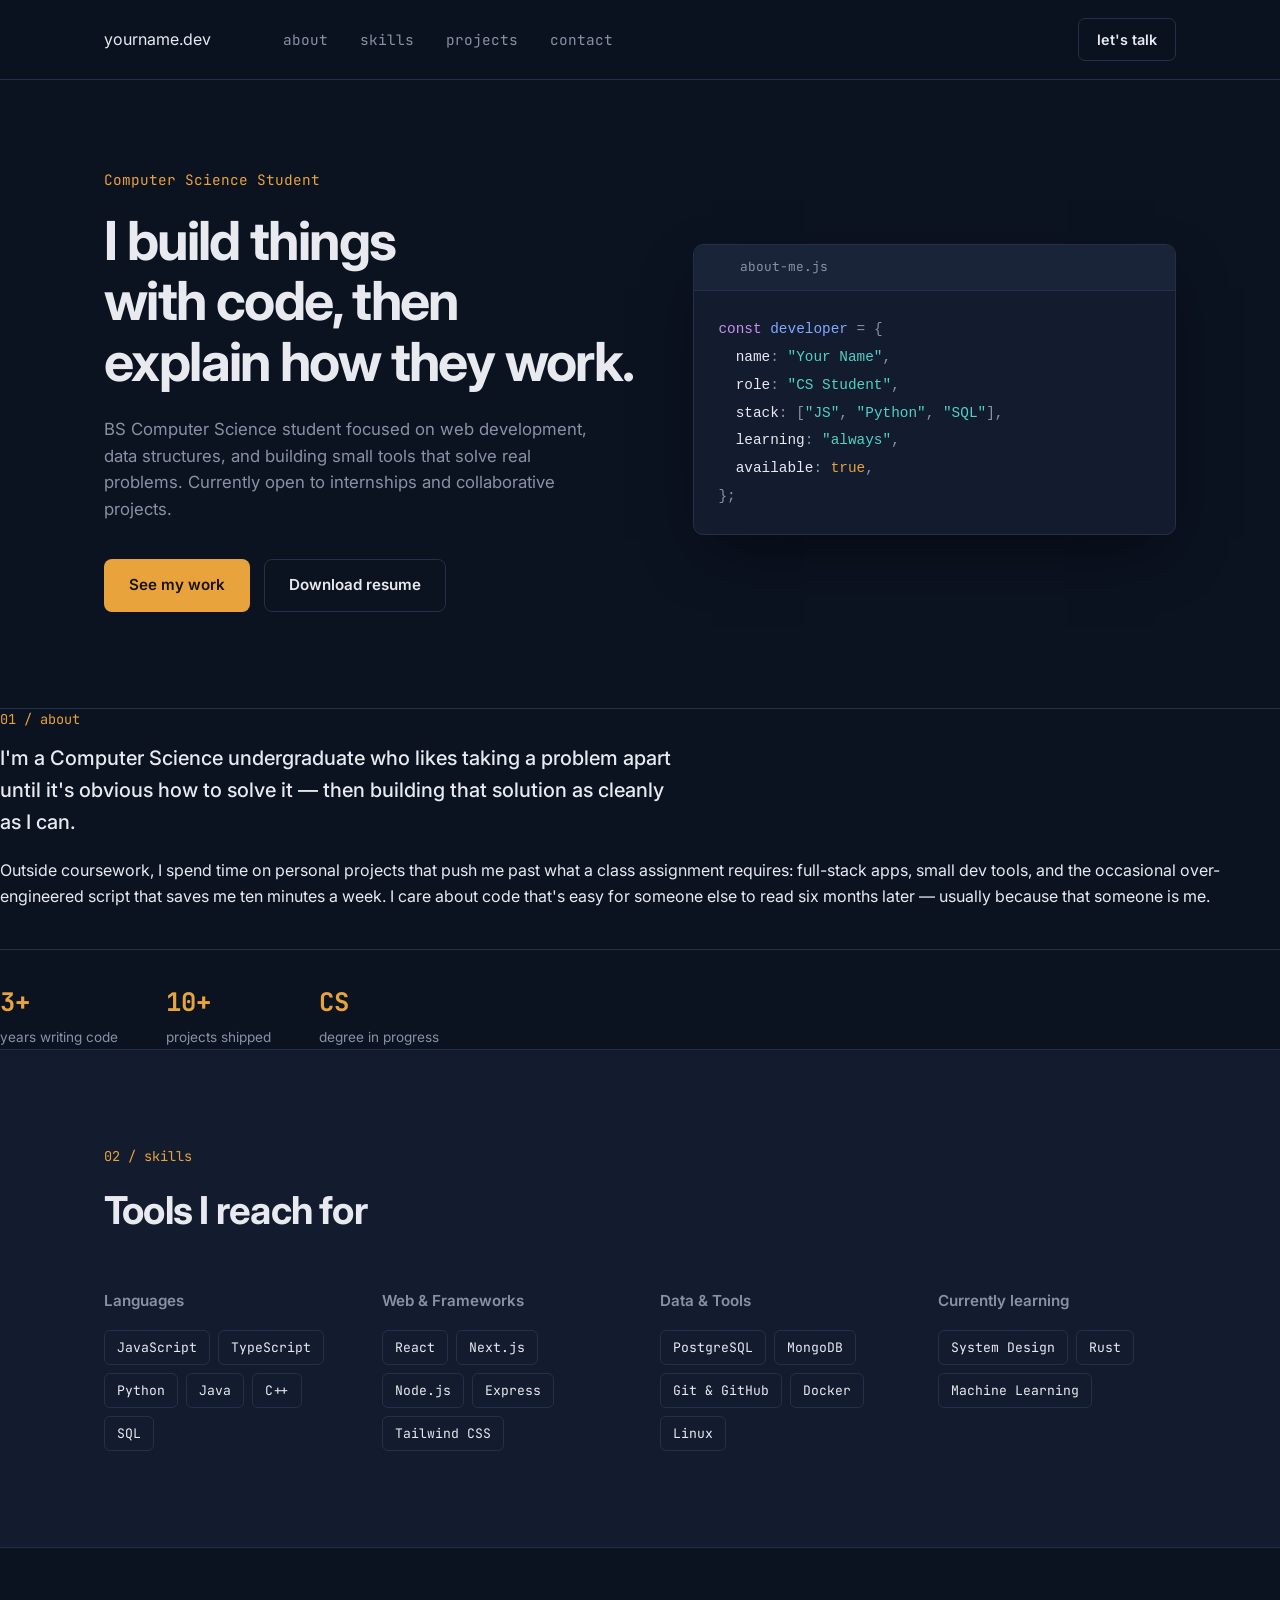
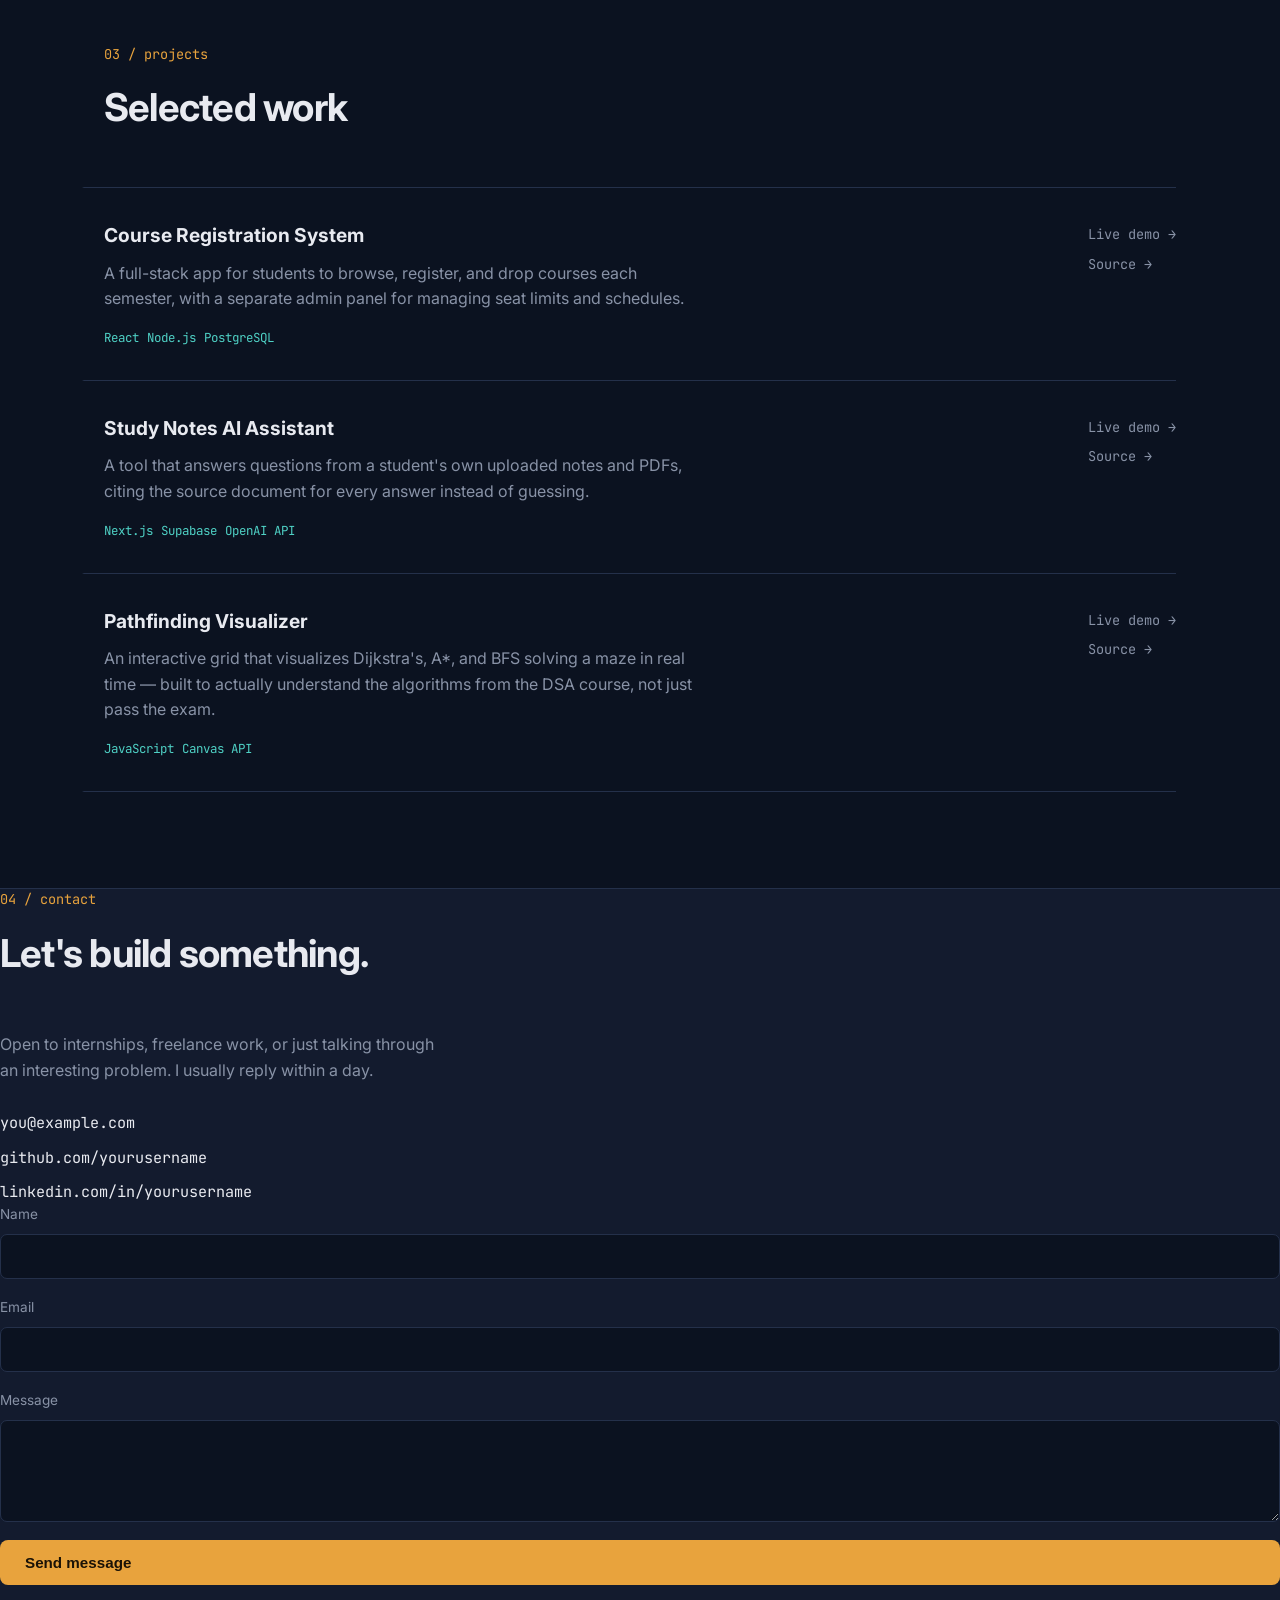
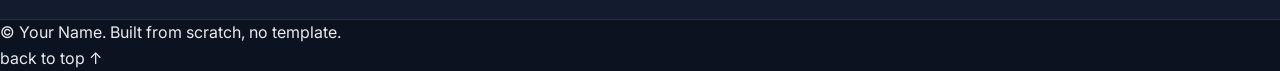
==== index.html @ 3e1ab453 "Add files via upload" ====
<!DOCTYPE html>
<html lang="en">
<head>
  <meta charset="UTF-8" />
  <meta name="viewport" content="width=device-width, initial-scale=1.0" />
  <title>Your Name — SAIFU RAHMAT</title>
  <meta name="description" content="Portfolio of Your Name, a Computer Science student building software projects." />
  <link rel="icon" href="assets/icons/favicon.svg" type="image/svg+xml" />
  <link rel="preconnect" href="https://fonts.googleapis.com" />
  <link rel="preconnect" href="https://fonts.gstatic.com" crossorigin />
  <link href="https://fonts.googleapis.com/css2?family=JetBrains+Mono:wght@400;500;700&family=Inter:wght@400;500;600;700&display=swap" rel="stylesheet" />
  <link rel="stylesheet" href="style.css" />
</head>
<body>

  <!-- ============ NAV ============ -->
  <header class="nav" id="nav">
    <div class="nav__inner">
      <a href="#home" class="nav_logo">yourname<span class="nav_logo-dot">.</span>dev</a>

      <nav class="nav__links" id="navLinks">
        <a href="#about">about</a>
        <a href="#skills">skills</a>
        <a href="#projects">projects</a>
        <a href="#contact">contact</a>
      </nav>

      <a href="#contact" class="nav__cta">let's talk</a>

      <button class="nav__toggle" id="navToggle" aria-label="Toggle menu" aria-expanded="false">
        <span></span><span></span><span></span>
      </button>
    </div>
  </header>

  <!-- ============ HERO ============ -->
  <section class="hero" id="home">
    <div class="hero__inner">
      <div class="hero__text">
        <p class="hero__kicker">Computer Science Student</p>
        <h1 class="hero__title">
          I build things<br />with code, then<br />explain how they work.
        </h1>
        <p class="hero__sub">
          BS Computer Science student focused on web development, data structures,
          and building small tools that solve real problems. Currently open to
          internships and collaborative projects.
        </p>
        <div class="hero__actions">
          <a href="#projects" class="btn btn--primary">See my work</a>
          <a href="assets/resume.pdf" class="btn btn--ghost">Download resume</a>
        </div>
      </div>

      <div class="hero__editor" aria-hidden="true">
        <div class="editor">
          <div class="editor__bar">
            <span class="editor_dot editor_dot--red"></span>
            <span class="editor_dot editor_dot--yellow"></span>
            <span class="editor_dot editor_dot--green"></span>
            <span class="editor__filename">about-me.js</span>
          </div>
          <pre class="editor__body"><code><span class="tok-kw">const</span> <span class="tok-var">developer</span> <span class="tok-punc">=</span> <span class="tok-punc">{</span>
  <span class="tok-prop">name</span><span class="tok-punc">:</span> <span class="tok-str">"Your Name"</span><span class="tok-punc">,</span>
  <span class="tok-prop">role</span><span class="tok-punc">:</span> <span class="tok-str">"CS Student"</span><span class="tok-punc">,</span>
  <span class="tok-prop">stack</span><span class="tok-punc">:</span> <span class="tok-punc">[</span><span class="tok-str">"JS"</span><span class="tok-punc">,</span> <span class="tok-str">"Python"</span><span class="tok-punc">,</span> <span class="tok-str">"SQL"</span><span class="tok-punc">]</span><span class="tok-punc">,</span>
  <span class="tok-prop">learning</span><span class="tok-punc">:</span> <span class="tok-str">"always"</span><span class="tok-punc">,</span>
  <span class="tok-prop">available</span><span class="tok-punc">:</span> <span id="typedBool" class="tok-bool">true</span><span class="tok-punc">,</span>
<span class="tok-punc">}</span><span class="tok-punc">;</span></code></pre>
        </div>
      </div>
    </div>
  </section>

  <!-- ============ ABOUT ============ -->
  <section class="about" id="about">
    <div class="section_inner about_grid">
      <div class="about__label">
        <p class="section__eyebrow">01 / about</p>
      </div>
      <div class="about__content">
        <p class="about__lead">
          I'm a Computer Science undergraduate who likes taking a problem apart
          until it's obvious how to solve it — then building that solution as
          cleanly as I can.
        </p>
        <p>
          Outside coursework, I spend time on personal projects that push me past
          what a class assignment requires: full-stack apps, small dev tools, and
          the occasional over-engineered script that saves me ten minutes a week.
          I care about code that's easy for someone else to read six months later —
          usually because that someone is me.
        </p>
        <div class="about__facts">
          <div class="fact">
            <p class="fact__value">3+</p>
            <p class="fact__label">years writing code</p>
          </div>
          <div class="fact">
            <p class="fact__value">10+</p>
            <p class="fact__label">projects shipped</p>
          </div>
          <div class="fact">
            <p class="fact__value">CS</p>
            <p class="fact__label">degree in progress</p>
          </div>
        </div>
      </div>
    </div>
  </section>

  <!-- ============ SKILLS ============ -->
  <section class="skills" id="skills">
    <div class="section__inner">
      <p class="section__eyebrow">02 / skills</p>
      <h2 class="section__title">Tools I reach for</h2>

      <div class="skills__grid">
        <div class="skill-group">
          <h3>Languages</h3>
          <ul class="skill-tags">
            <li>JavaScript</li>
            <li>TypeScript</li>
            <li>Python</li>
            <li>Java</li>
            <li>C++</li>
            <li>SQL</li>
          </ul>
        </div>
        <div class="skill-group">
          <h3>Web & Frameworks</h3>
          <ul class="skill-tags">
            <li>React</li>
            <li>Next.js</li>
            <li>Node.js</li>
            <li>Express</li>
            <li>Tailwind CSS</li>
          </ul>
        </div>
        <div class="skill-group">
          <h3>Data & Tools</h3>
          <ul class="skill-tags">
            <li>PostgreSQL</li>
            <li>MongoDB</li>
            <li>Git & GitHub</li>
            <li>Docker</li>
            <li>Linux</li>
          </ul>
        </div>
        <div class="skill-group">
          <h3>Currently learning</h3>
          <ul class="skill-tags">
            <li>System Design</li>
            <li>Rust</li>
            <li>Machine Learning</li>
          </ul>
        </div>
      </div>
    </div>
  </section>

  <!-- ============ PROJECTS ============ -->
  <section class="projects" id="projects">
    <div class="section__inner">
      <p class="section__eyebrow">03 / projects</p>
      <h2 class="section__title">Selected work</h2>

      <div class="projects__list">

        <article class="project">
          <div class="project__meta">
            <h3>Course Registration System</h3>
            <p class="project__desc">
              A full-stack app for students to browse, register, and drop courses
              each semester, with a separate admin panel for managing seat limits
              and schedules.
            </p>
            <ul class="project__tags">
              <li>React</li><li>Node.js</li><li>PostgreSQL</li>
            </ul>
          </div>
          <div class="project__links">
            <a href="#" class="proj-link">Live demo →</a>
            <a href="#" class="proj-link">Source →</a>
          </div>
        </article>

        <article class="project">
          <div class="project__meta">
            <h3>Study Notes AI Assistant</h3>
            <p class="project__desc">
              A tool that answers questions from a student's own uploaded notes and
              PDFs, citing the source document for every answer instead of guessing.
            </p>
            <ul class="project__tags">
              <li>Next.js</li><li>Supabase</li><li>OpenAI API</li>
            </ul>
          </div>
          <div class="project__links">
            <a href="#" class="proj-link">Live demo →</a>
            <a href="#" class="proj-link">Source →</a>
          </div>
        </article>

        <article class="project">
          <div class="project__meta">
            <h3>Pathfinding Visualizer</h3>
            <p class="project__desc">
              An interactive grid that visualizes Dijkstra's, A*, and BFS solving
              a maze in real time — built to actually understand the algorithms
              from the DSA course, not just pass the exam.
            </p>
            <ul class="project__tags">
              <li>JavaScript</li><li>Canvas API</li>
            </ul>
          </div>
          <div class="project__links">
            <a href="#" class="proj-link">Live demo →</a>
            <a href="#" class="proj-link">Source →</a>
          </div>
        </article>

      </div>
    </div>
  </section>

  <!-- ============ CONTACT ============ -->
  <section class="contact" id="contact">
    <div class="section_inner contact_grid">
      <div>
        <p class="section__eyebrow">04 / contact</p>
        <h2 class="section__title">Let's build something.</h2>
        <p class="contact__sub">
          Open to internships, freelance work, or just talking through an
          interesting problem. I usually reply within a day.
        </p>
        <ul class="contact__list">
          <li><a href="mailto:you@example.com">you@example.com</a></li>
          <li><a href="https://github.com/yourusername" target="_blank" rel="noopener">github.com/yourusername</a></li>
          <li><a href="https://linkedin.com/in/yourusername" target="_blank" rel="noopener">linkedin.com/in/yourusername</a></li>
        </ul>
      </div>

      <form class="contact__form" id="contactForm" novalidate>
        <label class="field">
          <span>Name</span>
          <input type="text" name="name" required />
        </label>
        <label class="field">
          <span>Email</span>
          <input type="email" name="email" required />
        </label>
        <label class="field">
          <span>Message</span>
          <textarea name="message" rows="4" required></textarea>
        </label>
        <button type="submit" class="btn btn--primary">Send message</button>
        <p class="form__status" id="formStatus" role="status" aria-live="polite"></p>
      </form>
    </div>
  </section>

  <footer class="footer">
    <div class="section_inner footer_inner">
      <p>&copy; <span id="year"></span> Your Name. Built from scratch, no template.</p>
      <a href="#home" class="footer__top">back to top ↑</a>
    </div>
  </footer>

  <script src="js/script.js"></script>
</body>
</html>
---- style.css ----
/* =====================================================================
   DESIGN TOKENS
   ===================================================================== */
:root {
  /* color */
  --bg: #0b1220;
  --surface: #131b2e;
  --surface-2: #1a2438;
  --border: #24304a;
  --text: #e8eaf0;
  --text-muted: #8892a6;
  --accent: #e8a33d;
  --accent-soft: #e8a33d1a;
  --accent-2: #4fd1c5;
  --danger: #f47174;

  /* type */
  --font-mono: "JetBrains Mono", ui-monospace, monospace;
  --font-sans: "Inter", system-ui, sans-serif;

  /* layout */
  --max-width: 1120px;
  --gutter: 24px;
  --radius: 10px;
}

/* =====================================================================
   RESET
   ===================================================================== */
*, *::before, *::after { box-sizing: border-box; }
html { scroll-behavior: smooth; }
body {
  margin: 0;
  background: var(--bg);
  color: var(--text);
  font-family: var(--font-sans);
  line-height: 1.6;
  -webkit-font-smoothing: antialiased;
}
img { max-width: 100%; display: block; }
a { color: inherit; text-decoration: none; }
ul { list-style: none; margin: 0; padding: 0; }
h1, h2, h3, p { margin: 0; }

:focus-visible {
  outline: 2px solid var(--accent);
  outline-offset: 3px;
}

@media (prefers-reduced-motion: reduce) {
  *, *::before, *::after {
    animation-duration: 0.01ms !important;
    animation-iteration-count: 1 !important;
    transition-duration: 0.01ms !important;
    scroll-behavior: auto !important;
  }
}

.section__inner {
  max-width: var(--max-width);
  margin: 0 auto;
  padding: 96px var(--gutter);
}

.section__eyebrow {
  font-family: var(--font-mono);
  font-size: 0.85rem;
  color: var(--accent);
  margin-bottom: 12px;
}

.section__title {
  font-size: clamp(1.75rem, 3vw, 2.5rem);
  font-weight: 700;
  letter-spacing: -0.02em;
  margin-bottom: 48px;
  max-width: 20ch;
}

/* =====================================================================
   BUTTONS
   ===================================================================== */
.btn {
  display: inline-flex;
  align-items: center;
  gap: 8px;
  padding: 13px 24px;
  border-radius: 8px;
  font-weight: 600;
  font-size: 0.95rem;
  border: 1px solid transparent;
  cursor: pointer;
  transition: transform 0.15s ease, border-color 0.15s ease, background 0.15s ease;
}
.btn:hover { transform: translateY(-2px); }

.btn--primary {
  background: var(--accent);
  color: #1a1206;
}
.btn--primary:hover { background: #f0b25c; }

.btn--ghost {
  background: transparent;
  border-color: var(--border);
  color: var(--text);
}
.btn--ghost:hover { border-color: var(--accent); }

/* =====================================================================
   NAV
   ===================================================================== */
.nav {
  position: sticky;
  top: 0;
  z-index: 50;
  background: rgba(11, 18, 32, 0.85);
  backdrop-filter: blur(10px);
  border-bottom: 1px solid var(--border);
}

.nav__inner {
  max-width: var(--max-width);
  margin: 0 auto;
  padding: 18px var(--gutter);
  display: flex;
  align-items: center;
  justify-content: space-between;
  gap: 24px;
}

.nav__logo {
  font-family: var(--font-mono);
  font-weight: 700;
  font-size: 1.05rem;
}
.nav__logo-dot { color: var(--accent); }

.nav__links {
  display: flex;
  gap: 32px;
  font-family: var(--font-mono);
  font-size: 0.9rem;
  color: var(--text-muted);
  margin-right: auto;
  margin-left: 48px;
}
.nav__links a:hover { color: var(--text); }

.nav__cta {
  font-size: 0.9rem;
  font-weight: 600;
  padding: 9px 18px;
  border: 1px solid var(--border);
  border-radius: 7px;
}
.nav__cta:hover { border-color: var(--accent); color: var(--accent); }

.nav__toggle {
  display: none;
  flex-direction: column;
  gap: 5px;
  background: none;
  border: none;
  cursor: pointer;
  padding: 6px;
}
.nav__toggle span {
  width: 22px;
  height: 2px;
  background: var(--text);
  transition: transform 0.2s ease, opacity 0.2s ease;
}

/* =====================================================================
   HERO
   ===================================================================== */
.hero__inner {
  max-width: var(--max-width);
  margin: 0 auto;
  padding: 88px var(--gutter) 96px;
  display: grid;
  grid-template-columns: 1.05fr 0.95fr;
  gap: 56px;
  align-items: center;
}

.hero__kicker {
  font-family: var(--font-mono);
  color: var(--accent);
  font-size: 0.9rem;
  margin-bottom: 20px;
}

.hero__title {
  font-size: clamp(2.1rem, 4.2vw, 3.4rem);
  font-weight: 700;
  letter-spacing: -0.03em;
  line-height: 1.12;
  margin-bottom: 24px;
}

.hero__sub {
  color: var(--text-muted);
  font-size: 1.05rem;
  max-width: 46ch;
  margin-bottom: 36px;
}

.hero__actions { display: flex; gap: 14px; flex-wrap: wrap; }

/* code editor visual */
.editor {
  background: var(--surface);
  border: 1px solid var(--border);
  border-radius: var(--radius);
  overflow: hidden;
  box-shadow: 0 24px 60px -20px rgba(0, 0, 0, 0.6);
}

.editor__bar {
  display: flex;
  align-items: center;
  gap: 8px;
  padding: 12px 14px;
  background: var(--surface-2);
  border-bottom: 1px solid var(--border);
}

.editor__dot { width: 10px; height: 10px; border-radius: 50%; }
.editor__dot--red { background: #f47174; }
.editor__dot--yellow { background: #f2c14e; }
.editor__dot--green { background: #64d888; }

.editor__filename {
  font-family: var(--font-mono);
  font-size: 0.8rem;
  color: var(--text-muted);
  margin-left: 8px;
}

.editor__body {
  margin: 0;
  padding: 24px;
  font-family: var(--font-mono);
  font-size: 0.9rem;
  line-height: 1.8;
  overflow-x: auto;
}

.tok-kw { color: #c792ea; }
.tok-var { color: #82aaff; }
.tok-prop { color: #e8eaf0; }
.tok-str { color: var(--accent-2); }
.tok-bool { color: var(--accent); }
.tok-punc { color: var(--text-muted); }

/* =====================================================================
   ABOUT
   ===================================================================== */
.about { border-top: 1px solid var(--border); }

.about__grid {
  display: grid;
  grid-template-columns: 200px 1fr;
  gap: 48px;
}

.about__lead {
  font-size: 1.25rem;
  font-weight: 500;
  margin-bottom: 20px;
  max-width: 52ch;
}

.about_content p:not(.about_lead) {
  color: var(--text-muted);
  max-width: 60ch;
}

.about__facts {
  display: flex;
  gap: 48px;
  margin-top: 40px;
  padding-top: 32px;
  border-top: 1px solid var(--border);
}

.fact__value {
  font-family: var(--font-mono);
  font-size: 1.6rem;
  font-weight: 700;
  color: var(--accent);
}
.fact__label {
  color: var(--text-muted);
  font-size: 0.85rem;
  margin-top: 4px;
}

/* =====================================================================
   SKILLS
   ===================================================================== */
.skills { border-top: 1px solid var(--border); background: var(--surface); }

.skills__grid {
  display: grid;
  grid-template-columns: repeat(auto-fit, minmax(220px, 1fr));
  gap: 40px;
}

.skill-group h3 {
  font-size: 0.95rem;
  color: var(--text-muted);
  font-weight: 600;
  margin-bottom: 16px;
}

.skill-tags {
  display: flex;
  flex-wrap: wrap;
  gap: 8px;
}

.skill-tags li {
  font-family: var(--font-mono);
  font-size: 0.82rem;
  padding: 6px 12px;
  border: 1px solid var(--border);
  border-radius: 6px;
  color: var(--text);
}

/* =====================================================================
   PROJECTS
   ===================================================================== */
.projects { border-top: 1px solid var(--border); }

.projects__list {
  display: flex;
  flex-direction: column;
}

.project {
  display: grid;
  grid-template-columns: 1fr auto;
  gap: 24px;
  align-items: start;
  padding: 32px 0;
  border-top: 1px solid var(--border);
  border-left: 2px solid transparent;
  padding-left: 20px;
  margin-left: -22px;
  transition: border-color 0.2s ease, background 0.2s ease;
}
.project:last-child { border-bottom: 1px solid var(--border); }
.project:hover { border-left-color: var(--accent); background: var(--accent-soft); }

.project h3 { font-size: 1.2rem; margin-bottom: 10px; }

.project__desc {
  color: var(--text-muted);
  max-width: 60ch;
  margin-bottom: 16px;
}

.project__tags {
  display: flex;
  gap: 8px;
  flex-wrap: wrap;
}
.project__tags li {
  font-family: var(--font-mono);
  font-size: 0.78rem;
  color: var(--accent-2);
}
.project__tags li::after { content: " "; }

.project__links {
  display: flex;
  flex-direction: column;
  gap: 8px;
  white-space: nowrap;
  padding-top: 4px;
}
.proj-link {
  font-family: var(--font-mono);
  font-size: 0.85rem;
  color: var(--text-muted);
}
.proj-link:hover { color: var(--accent); }

/* =====================================================================
   CONTACT
   ===================================================================== */
.contact { border-top: 1px solid var(--border); background: var(--surface); }

.contact__grid {
  display: grid;
  grid-template-columns: 1fr 1fr;
  gap: 56px;
}

.contact__sub {
  color: var(--text-muted);
  max-width: 44ch;
  margin: 16px 0 28px;
}

.contact__list {
  display: flex;
  flex-direction: column;
  gap: 10px;
  font-family: var(--font-mono);
  font-size: 0.95rem;
}
.contact__list a:hover { color: var(--accent); }

.contact__form {
  display: flex;
  flex-direction: column;
  gap: 18px;
}

.field {
  display: flex;
  flex-direction: column;
  gap: 8px;
  font-size: 0.85rem;
  color: var(--text-muted);
}

.field input,
.field textarea {
  background: var(--bg);
  border: 1px solid var(--border);
  border-radius: 7px;
  padding: 12px 14px;
  color: var(--text);
  font-family: var(--font-sans);
  font-size: 0.95rem;
  resize: vertical;
}
.field input:focus,
.field textarea:focus {
  outline: none;
  border-color: var(--accent);
}

.form__status {
  font-size: 0.85rem;
  color: var(--accent-2);
  min-height: 1.2em;
}
.form__status[data-state="error"] { color: var(--danger); }

/* =====================================================================
   FOOTER
   ===================================================================== */
.footer { border-top: 1px solid var(--border); }
.footer__inner {
  padding: 32px var(--gutter);
  display: flex;
  justify-content: space-between;
  align-items: center;
  color: var(--text-muted);
  font-size: 0.85rem;
}
.footer__top:hover { color: var(--accent); }

/* =====================================================================
   RESPONSIVE
   ===================================================================== */
@media (max-width: 860px) {
  .hero__inner { grid-template-columns: 1fr; padding-top: 48px; }
  .about__grid { grid-template-columns: 1fr; }
  .contact__grid { grid-template-columns: 1fr; }
  .about__facts { gap: 32px; }
}

@media (max-width: 720px) {
  .nav_links, .nav_cta { display: none; }
  .nav__toggle { display: flex; }

  .nav.is-open .nav__links {
    display: flex;
    flex-direction: column;
    position: absolute;
    top: 100%;
    left: 0;
    right: 0;
    background: var(--surface);
    border-bottom: 1px solid var(--border);
    padding: 20px var(--gutter);
    gap: 18px;
    margin: 0;
  }
  .nav.is-open .nav__cta {
    display: inline-flex;
    position: absolute;
    top: calc(100% + 168px);
    left: var(--gutter);
  }

  .project { grid-template-columns: 1fr; }
  .project__links { flex-direction: row; }

  .section__inner { padding: 64px var(--gutter); }
}
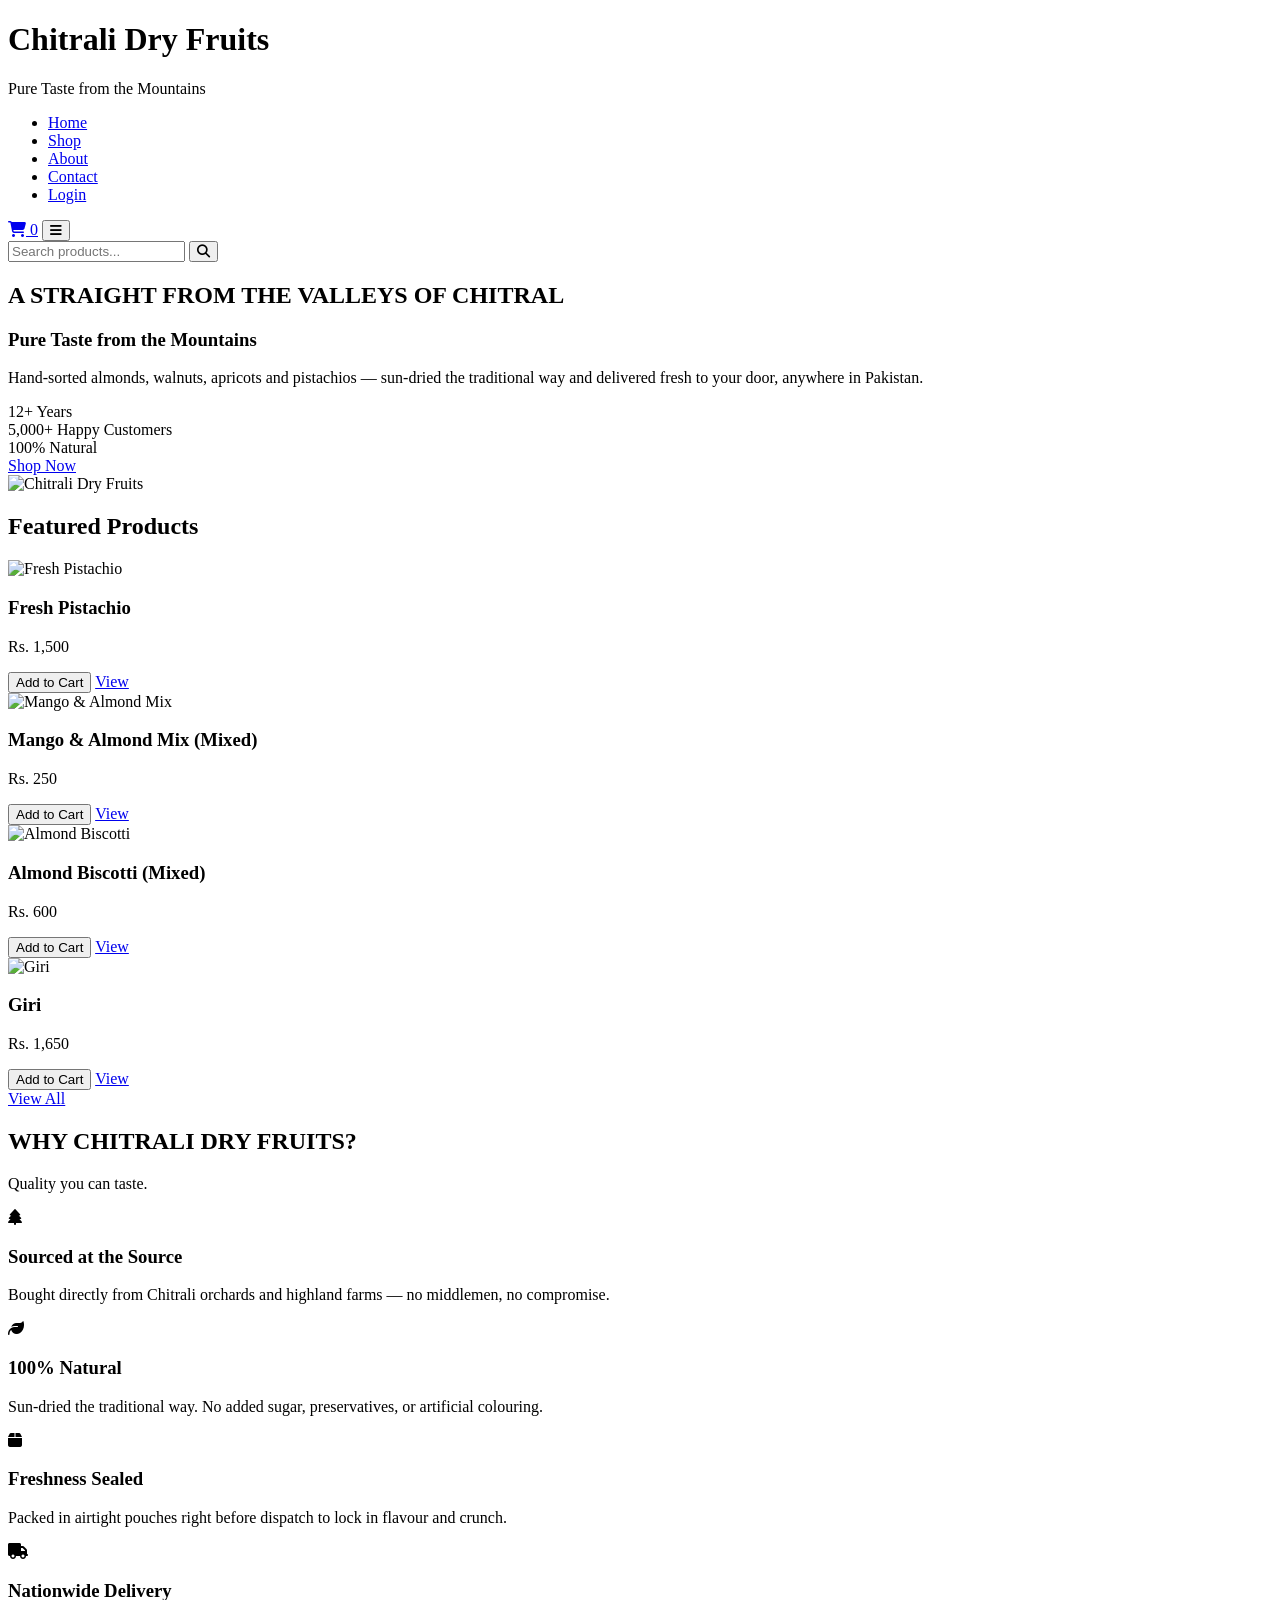
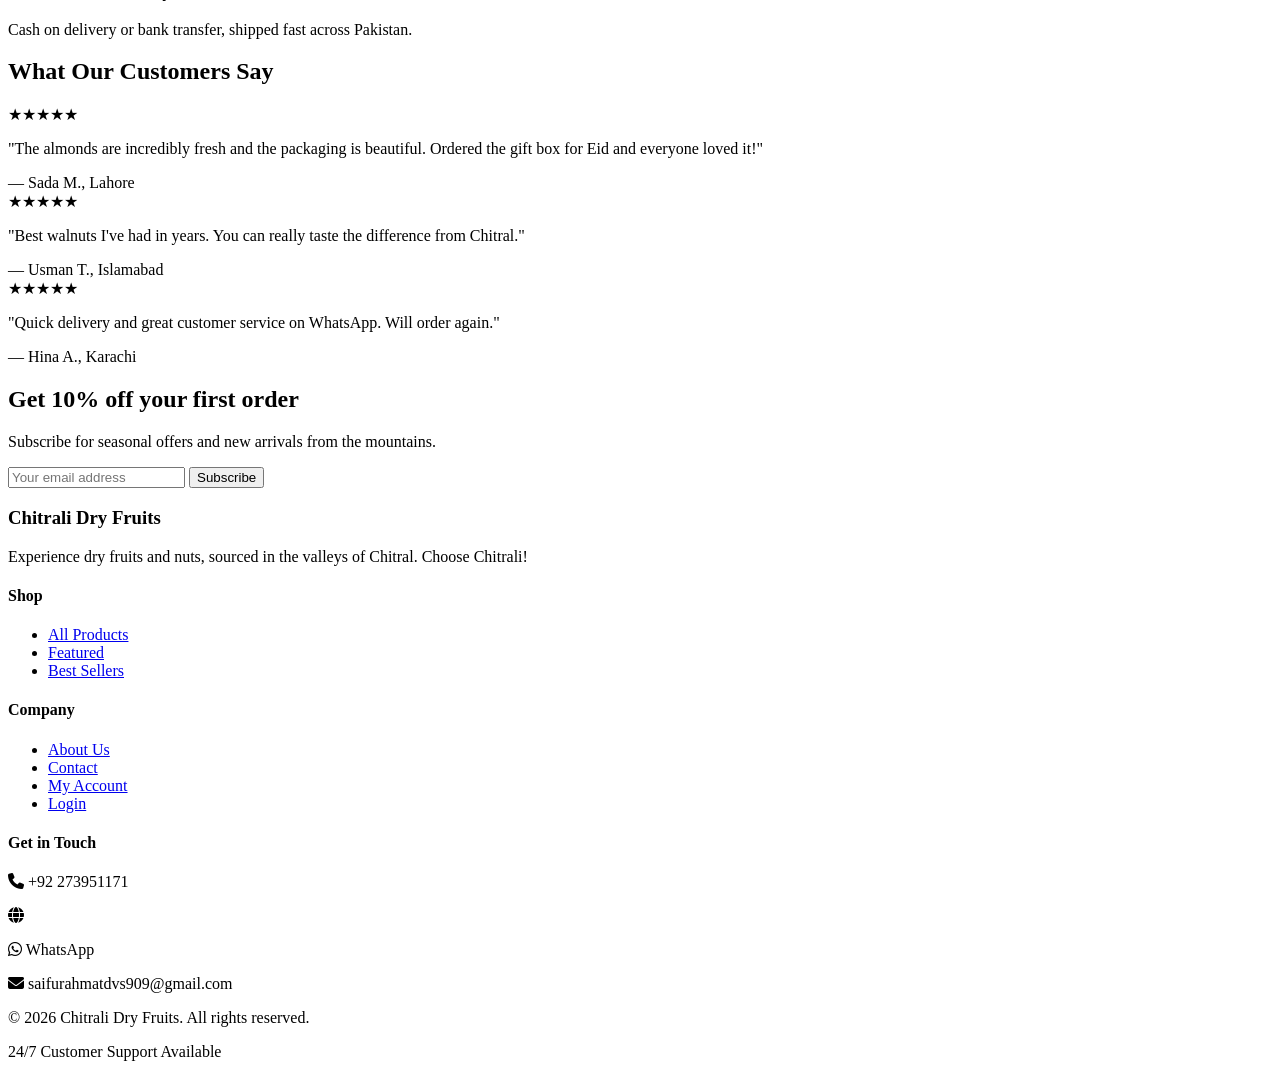
==== commit af60c088: "Add files via upload" ====
--- a/index.html
+++ b/index.html
@@ -1,272 +1,223 @@
 <!DOCTYPE html>
 <html lang="en">
 <head>
-  <meta charset="UTF-8" />
-  <meta name="viewport" content="width=device-width, initial-scale=1.0" />
-  <title>Your Name — SAIFU RAHMAT</title>
-  <meta name="description" content="Portfolio of Your Name, a Computer Science student building software projects." />
-  <link rel="icon" href="assets/icons/favicon.svg" type="image/svg+xml" />
-  <link rel="preconnect" href="https://fonts.googleapis.com" />
-  <link rel="preconnect" href="https://fonts.gstatic.com" crossorigin />
-  <link href="https://fonts.googleapis.com/css2?family=JetBrains+Mono:wght@400;500;700&family=Inter:wght@400;500;600;700&display=swap" rel="stylesheet" />
-  <link rel="stylesheet" href="style.css" />
+    <meta charset="UTF-8" />
+    <meta name="viewport" content="width=device-width, initial-scale=1.0" />
+    <title>Chitrali Dry Fruits - Pure Taste from the Mountains</title>
+    <link rel="stylesheet" href="css/style.css" />
+    <!-- Font Awesome for icons -->
+    <link rel="stylesheet" href="https://cdnjs.cloudflare.com/ajax/libs/font-awesome/6.5.0/css/all.min.css" />
 </head>
 <body>
 
-  <!-- ============ NAV ============ -->
-  <header class="nav" id="nav">
-    <div class="nav__inner">
-      <a href="#home" class="nav_logo">yourname<span class="nav_logo-dot">.</span>dev</a>
-
-      <nav class="nav__links" id="navLinks">
-        <a href="#about">about</a>
-        <a href="#skills">skills</a>
-        <a href="#projects">projects</a>
-        <a href="#contact">contact</a>
-      </nav>
-
-      <a href="#contact" class="nav__cta">let's talk</a>
-
-      <button class="nav__toggle" id="navToggle" aria-label="Toggle menu" aria-expanded="false">
-        <span></span><span></span><span></span>
-      </button>
-    </div>
-  </header>
-
-  <!-- ============ HERO ============ -->
-  <section class="hero" id="home">
-    <div class="hero__inner">
-      <div class="hero__text">
-        <p class="hero__kicker">Computer Science Student</p>
-        <h1 class="hero__title">
-          I build things<br />with code, then<br />explain how they work.
-        </h1>
-        <p class="hero__sub">
-          BS Computer Science student focused on web development, data structures,
-          and building small tools that solve real problems. Currently open to
-          internships and collaborative projects.
-        </p>
-        <div class="hero__actions">
-          <a href="#projects" class="btn btn--primary">See my work</a>
-          <a href="assets/resume.pdf" class="btn btn--ghost">Download resume</a>
-        </div>
-      </div>
-
-      <div class="hero__editor" aria-hidden="true">
-        <div class="editor">
-          <div class="editor__bar">
-            <span class="editor_dot editor_dot--red"></span>
-            <span class="editor_dot editor_dot--yellow"></span>
-            <span class="editor_dot editor_dot--green"></span>
-            <span class="editor__filename">about-me.js</span>
-          </div>
-          <pre class="editor__body"><code><span class="tok-kw">const</span> <span class="tok-var">developer</span> <span class="tok-punc">=</span> <span class="tok-punc">{</span>
-  <span class="tok-prop">name</span><span class="tok-punc">:</span> <span class="tok-str">"Your Name"</span><span class="tok-punc">,</span>
-  <span class="tok-prop">role</span><span class="tok-punc">:</span> <span class="tok-str">"CS Student"</span><span class="tok-punc">,</span>
-  <span class="tok-prop">stack</span><span class="tok-punc">:</span> <span class="tok-punc">[</span><span class="tok-str">"JS"</span><span class="tok-punc">,</span> <span class="tok-str">"Python"</span><span class="tok-punc">,</span> <span class="tok-str">"SQL"</span><span class="tok-punc">]</span><span class="tok-punc">,</span>
-  <span class="tok-prop">learning</span><span class="tok-punc">:</span> <span class="tok-str">"always"</span><span class="tok-punc">,</span>
-  <span class="tok-prop">available</span><span class="tok-punc">:</span> <span id="typedBool" class="tok-bool">true</span><span class="tok-punc">,</span>
-<span class="tok-punc">}</span><span class="tok-punc">;</span></code></pre>
-        </div>
-      </div>
-    </div>
-  </section>
-
-  <!-- ============ ABOUT ============ -->
-  <section class="about" id="about">
-    <div class="section_inner about_grid">
-      <div class="about__label">
-        <p class="section__eyebrow">01 / about</p>
-      </div>
-      <div class="about__content">
-        <p class="about__lead">
-          I'm a Computer Science undergraduate who likes taking a problem apart
-          until it's obvious how to solve it — then building that solution as
-          cleanly as I can.
-        </p>
-        <p>
-          Outside coursework, I spend time on personal projects that push me past
-          what a class assignment requires: full-stack apps, small dev tools, and
-          the occasional over-engineered script that saves me ten minutes a week.
-          I care about code that's easy for someone else to read six months later —
-          usually because that someone is me.
-        </p>
-        <div class="about__facts">
-          <div class="fact">
-            <p class="fact__value">3+</p>
-            <p class="fact__label">years writing code</p>
-          </div>
-          <div class="fact">
-            <p class="fact__value">10+</p>
-            <p class="fact__label">projects shipped</p>
-          </div>
-          <div class="fact">
-            <p class="fact__value">CS</p>
-            <p class="fact__label">degree in progress</p>
-          </div>
-        </div>
-      </div>
-    </div>
-  </section>
-
-  <!-- ============ SKILLS ============ -->
-  <section class="skills" id="skills">
-    <div class="section__inner">
-      <p class="section__eyebrow">02 / skills</p>
-      <h2 class="section__title">Tools I reach for</h2>
-
-      <div class="skills__grid">
-        <div class="skill-group">
-          <h3>Languages</h3>
-          <ul class="skill-tags">
-            <li>JavaScript</li>
-            <li>TypeScript</li>
-            <li>Python</li>
-            <li>Java</li>
-            <li>C++</li>
-            <li>SQL</li>
-          </ul>
-        </div>
-        <div class="skill-group">
-          <h3>Web & Frameworks</h3>
-          <ul class="skill-tags">
-            <li>React</li>
-            <li>Next.js</li>
-            <li>Node.js</li>
-            <li>Express</li>
-            <li>Tailwind CSS</li>
-          </ul>
-        </div>
-        <div class="skill-group">
-          <h3>Data & Tools</h3>
-          <ul class="skill-tags">
-            <li>PostgreSQL</li>
-            <li>MongoDB</li>
-            <li>Git & GitHub</li>
-            <li>Docker</li>
-            <li>Linux</li>
-          </ul>
-        </div>
-        <div class="skill-group">
-          <h3>Currently learning</h3>
-          <ul class="skill-tags">
-            <li>System Design</li>
-            <li>Rust</li>
-            <li>Machine Learning</li>
-          </ul>
-        </div>
-      </div>
-    </div>
-  </section>
-
-  <!-- ============ PROJECTS ============ -->
-  <section class="projects" id="projects">
-    <div class="section__inner">
-      <p class="section__eyebrow">03 / projects</p>
-      <h2 class="section__title">Selected work</h2>
-
-      <div class="projects__list">
-
-        <article class="project">
-          <div class="project__meta">
-            <h3>Course Registration System</h3>
-            <p class="project__desc">
-              A full-stack app for students to browse, register, and drop courses
-              each semester, with a separate admin panel for managing seat limits
-              and schedules.
-            </p>
-            <ul class="project__tags">
-              <li>React</li><li>Node.js</li><li>PostgreSQL</li>
-            </ul>
-          </div>
-          <div class="project__links">
-            <a href="#" class="proj-link">Live demo →</a>
-            <a href="#" class="proj-link">Source →</a>
-          </div>
-        </article>
-
-        <article class="project">
-          <div class="project__meta">
-            <h3>Study Notes AI Assistant</h3>
-            <p class="project__desc">
-              A tool that answers questions from a student's own uploaded notes and
-              PDFs, citing the source document for every answer instead of guessing.
-            </p>
-            <ul class="project__tags">
-              <li>Next.js</li><li>Supabase</li><li>OpenAI API</li>
-            </ul>
-          </div>
-          <div class="project__links">
-            <a href="#" class="proj-link">Live demo →</a>
-            <a href="#" class="proj-link">Source →</a>
-          </div>
-        </article>
-
-        <article class="project">
-          <div class="project__meta">
-            <h3>Pathfinding Visualizer</h3>
-            <p class="project__desc">
-              An interactive grid that visualizes Dijkstra's, A*, and BFS solving
-              a maze in real time — built to actually understand the algorithms
-              from the DSA course, not just pass the exam.
-            </p>
-            <ul class="project__tags">
-              <li>JavaScript</li><li>Canvas API</li>
-            </ul>
-          </div>
-          <div class="project__links">
-            <a href="#" class="proj-link">Live demo →</a>
-            <a href="#" class="proj-link">Source →</a>
-          </div>
-        </article>
-
-      </div>
-    </div>
-  </section>
-
-  <!-- ============ CONTACT ============ -->
-  <section class="contact" id="contact">
-    <div class="section_inner contact_grid">
-      <div>
-        <p class="section__eyebrow">04 / contact</p>
-        <h2 class="section__title">Let's build something.</h2>
-        <p class="contact__sub">
-          Open to internships, freelance work, or just talking through an
-          interesting problem. I usually reply within a day.
-        </p>
-        <ul class="contact__list">
-          <li><a href="mailto:you@example.com">you@example.com</a></li>
-          <li><a href="https://github.com/yourusername" target="_blank" rel="noopener">github.com/yourusername</a></li>
-          <li><a href="https://linkedin.com/in/yourusername" target="_blank" rel="noopener">linkedin.com/in/yourusername</a></li>
-        </ul>
-      </div>
-
-      <form class="contact__form" id="contactForm" novalidate>
-        <label class="field">
-          <span>Name</span>
-          <input type="text" name="name" required />
-        </label>
-        <label class="field">
-          <span>Email</span>
-          <input type="email" name="email" required />
-        </label>
-        <label class="field">
-          <span>Message</span>
-          <textarea name="message" rows="4" required></textarea>
-        </label>
-        <button type="submit" class="btn btn--primary">Send message</button>
-        <p class="form__status" id="formStatus" role="status" aria-live="polite"></p>
-      </form>
-    </div>
-  </section>
-
-  <footer class="footer">
-    <div class="section_inner footer_inner">
-      <p>&copy; <span id="year"></span> Your Name. Built from scratch, no template.</p>
-      <a href="#home" class="footer__top">back to top ↑</a>
-    </div>
-  </footer>
-
-  <script src="js/script.js"></script>
+    <!-- ========== HEADER / NAVBAR ========== -->
+    <header>
+        <div class="container">
+            <div class="logo">
+                <h1>Chitrali Dry Fruits</h1>
+                <span>Pure Taste from the Mountains</span>
+            </div>
+
+            <nav>
+                <ul>
+                    <li><a href="index.html" class="active">Home</a></li>
+                    <li><a href="shop.html">Shop</a></li>
+                    <li><a href="about.html">About</a></li>
+                    <li><a href="contact.html">Contact</a></li>
+                    <li><a href="login.html">Login</a></li>
+                </ul>
+            </nav>
+
+            <div class="header-actions">
+                <a href="#" class="cart-icon"><i class="fas fa-shopping-cart"></i> <span class="cart-count">0</span></a>
+                <button class="mobile-menu-btn"><i class="fas fa-bars"></i></button>
+            </div>
+        </div>
+    </header>
+
+    <!-- ========== SEARCH BAR ========== -->
+    <section class="search-section">
+        <div class="container">
+            <input type="text" id="searchInput" placeholder="Search products..." />
+            <button id="searchBtn"><i class="fas fa-search"></i></button>
+        </div>
+    </section>
+
+    <!-- ========== HERO BANNER ========== -->
+    <section class="hero">
+        <div class="container">
+            <div class="hero-content">
+                <h2>A STRAIGHT FROM THE VALLEYS OF CHITRAL</h2>
+                <h3>Pure Taste from the Mountains</h3>
+                <p>
+                    Hand-sorted almonds, walnuts, apricots and pistachios
+                    — sun-dried the traditional way and delivered fresh to your door, anywhere in Pakistan.
+                </p>
+                <div class="hero-stats">
+                    <div><span>12+</span> Years</div>
+                    <div><span>5,000+</span> Happy Customers</div>
+                    <div><span>100%</span> Natural</div>
+                </div>
+                <a href="shop.html" class="btn-primary">Shop Now</a>
+            </div>
+            <div class="hero-image">
+                <!-- Placeholder for hero image -->
+                <img src="images/hero-banner.jpg" alt="Chitrali Dry Fruits" />
+            </div>
+        </div>
+    </section>
+
+    <!-- ========== FEATURED PRODUCTS ========== -->
+    <section class="featured-products">
+        <div class="container">
+            <h2>Featured Products</h2>
+            <div class="product-grid" id="featuredGrid">
+                <!-- Product 1 -->
+                <div class="product-card">
+                    <img src="images/pistachio.jpg" alt="Fresh Pistachio" />
+                    <h3>Fresh Pistachio</h3>
+                    <p class="price">Rs. 1,500</p>
+                    <button class="add-to-cart" data-name="Fresh Pistachio" data-price="1500">Add to Cart</button>
+                    <a href="#" class="view-btn">View</a>
+                </div>
+                <!-- Product 2 -->
+                <div class="product-card">
+                    <img src="images/mango-almond.jpg" alt="Mango & Almond Mix" />
+                    <h3>Mango &amp; Almond Mix (Mixed)</h3>
+                    <p class="price">Rs. 250</p>
+                    <button class="add-to-cart" data-name="Mango & Almond Mix" data-price="250">Add to Cart</button>
+                    <a href="#" class="view-btn">View</a>
+                </div>
+                <!-- Product 3 -->
+                <div class="product-card">
+                    <img src="images/almond-biscotti.jpg" alt="Almond Biscotti" />
+                    <h3>Almond Biscotti (Mixed)</h3>
+                    <p class="price">Rs. 600</p>
+                    <button class="add-to-cart" data-name="Almond Biscotti" data-price="600">Add to Cart</button>
+                    <a href="#" class="view-btn">View</a>
+                </div>
+                <!-- Product 4 -->
+                <div class="product-card">
+                    <img src="images/giri.jpg" alt="Giri" />
+                    <h3>Giri</h3>
+                    <p class="price">Rs. 1,650</p>
+                    <button class="add-to-cart" data-name="Giri" data-price="1650">Add to Cart</button>
+                    <a href="#" class="view-btn">View</a>
+                </div>
+            </div>
+            <div class="view-all">
+                <a href="shop.html" class="btn-secondary">View All</a>
+            </div>
+        </div>
+    </section>
+
+    <!-- ========== WHY CHITRALI DRY FRUITS ========== -->
+    <section class="why-us">
+        <div class="container">
+            <h2>WHY CHITRALI DRY FRUITS?</h2>
+            <p class="subtitle">Quality you can taste.</p>
+            <div class="features-grid">
+                <div class="feature">
+                    <i class="fas fa-tree"></i>
+                    <h3>Sourced at the Source</h3>
+                    <p>Bought directly from Chitrali orchards and highland farms — no middlemen, no compromise.</p>
+                </div>
+                <div class="feature">
+                    <i class="fas fa-leaf"></i>
+                    <h3>100% Natural</h3>
+                    <p>Sun-dried the traditional way. No added sugar, preservatives, or artificial colouring.</p>
+                </div>
+                <div class="feature">
+                    <i class="fas fa-box"></i>
+                    <h3>Freshness Sealed</h3>
+                    <p>Packed in airtight pouches right before dispatch to lock in flavour and crunch.</p>
+                </div>
+                <div class="feature">
+                    <i class="fas fa-truck"></i>
+                    <h3>Nationwide Delivery</h3>
+                    <p>Cash on delivery or bank transfer, shipped fast across Pakistan.</p>
+                </div>
+            </div>
+        </div>
+    </section>
+
+    <!-- ========== TESTIMONIALS ========== -->
+    <section class="testimonials">
+        <div class="container">
+            <h2>What Our Customers Say</h2>
+            <div class="testimonial-grid">
+                <div class="testimonial-card">
+                    <div class="stars">★★★★★</div>
+                    <p>"The almonds are incredibly fresh and the packaging is beautiful. Ordered the gift box for Eid and everyone loved it!"</p>
+                    <span class="customer">— Sada M., Lahore</span>
+                </div>
+                <div class="testimonial-card">
+                    <div class="stars">★★★★★</div>
+                    <p>"Best walnuts I've had in years. You can really taste the difference from Chitral."</p>
+                    <span class="customer">— Usman T., Islamabad</span>
+                </div>
+                <div class="testimonial-card">
+                    <div class="stars">★★★★★</div>
+                    <p>"Quick delivery and great customer service on WhatsApp. Will order again."</p>
+                    <span class="customer">— Hina A., Karachi</span>
+                </div>
+            </div>
+        </div>
+    </section>
+
+    <!-- ========== NEWSLETTER ========== -->
+    <section class="newsletter">
+        <div class="container">
+            <h2>Get 10% off your first order</h2>
+            <p>Subscribe for seasonal offers and new arrivals from the mountains.</p>
+            <form id="newsletterForm">
+                <input type="email" id="newsletterEmail" placeholder="Your email address" required />
+                <button type="submit">Subscribe</button>
+            </form>
+        </div>
+    </section>
+
+    <!-- ========== FOOTER ========== -->
+    <footer>
+        <div class="container">
+            <div class="footer-grid">
+                <div class="footer-brand">
+                    <h3>Chitrali Dry Fruits</h3>
+                    <p>Experience dry fruits and nuts, sourced in the valleys of Chitral. Choose Chitrali!</p>
+                </div>
+                <div class="footer-links">
+                    <h4>Shop</h4>
+                    <ul>
+                        <li><a href="#">All Products</a></li>
+                        <li><a href="#">Featured</a></li>
+                        <li><a href="#">Best Sellers</a></li>
+                    </ul>
+                </div>
+                <div class="footer-links">
+                    <h4>Company</h4>
+                    <ul>
+                        <li><a href="about.html">About Us</a></li>
+                        <li><a href="contact.html">Contact</a></li>
+                        <li><a href="login.html">My Account</a></li>
+                        <li><a href="login.html">Login</a></li>
+                    </ul>
+                </div>
+                <div class="footer-contact">
+                    <h4>Get in Touch</h4>
+                    <p><i class="fas fa-phone"></i> +92 273951171</p>
+                    <p><i class="fas fa-globe"></i> </p>
+                    <p><i class="fab fa-whatsapp"></i> WhatsApp</p>
+                    <p><i class="fas fa-envelope"></i> saifurahmatdvs909@gmail.com</p>
+                </div>
+            </div>
+            <div class="footer-bottom">
+                <p>© 2026 Chitrali Dry Fruits. All rights reserved.</p>
+                <p>24/7 Customer Support Available</p>
+            </div>
+        </div>
+    </footer>
+
+    <!-- ========== JAVASCRIPT ========== -->
+    <script src="js/script.js"></script>
 </body>
 </html>
